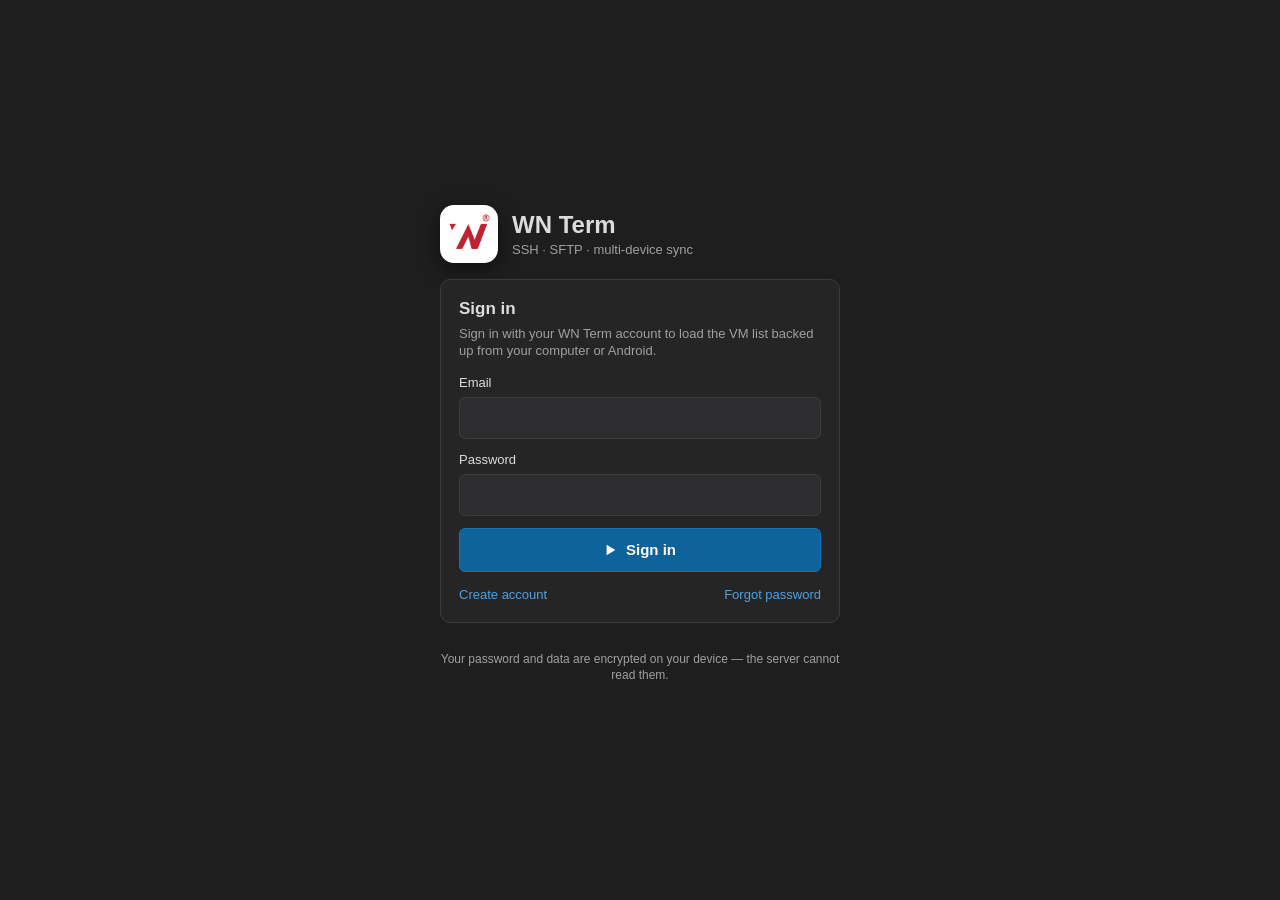
==== web/pwa/index.html @ dcf583bf "WN Term 2.3: Avalonia đa nền tảng, web iPhone (PWA), tài khoản + đồng bộ, Snippets - Tách Core (net1" ====
<!doctype html>
<html lang="vi" data-theme="dark">
<head>
  <meta charset="utf-8">
  <title>WN Term</title>
  <meta name="viewport" content="width=device-width, initial-scale=1, maximum-scale=1, viewport-fit=cover, interactive-widget=resizes-content">
  <meta name="theme-color" content="#252526">
  <meta name="description" data-i18n-content content="WN Term — SSH & SFTP ngay trên trình duyệt, đồng bộ danh sách VM với app máy tính và Android.">
  <meta name="apple-mobile-web-app-capable" content="yes">
  <meta name="mobile-web-app-capable" content="yes">
  <meta name="apple-mobile-web-app-status-bar-style" content="black-translucent">
  <meta name="apple-mobile-web-app-title" content="WN Term">
  <meta name="format-detection" content="telephone=no">
  <link rel="manifest" href="manifest.webmanifest">
  <link rel="icon" href="icons/icon-192.png">
  <link rel="apple-touch-icon" href="icons/apple-touch-icon.png">
  <link rel="stylesheet" href="lib/xterm.css">
  <link rel="stylesheet" href="app.css">
</head>
<body>
  <!-- Dải màu cố định sau thanh trạng thái của iPhone (giờ, pin…) để chữ luôn đọc được, không bị lớp mờ của hệ thống làm lem logo -->
  <div class="statusfill"></div>

  <!-- ===== Đăng nhập ===== -->
  <section id="login" class="screen" hidden>
    <div class="login-wrap">
      <div class="login-brand">
        <div class="brand-logo"><img src="icons/logo-n.png" alt=""></div>
        <div><div class="brand-title">WN Term</div><div class="brand-sub" data-i18n>SSH · SFTP · đồng bộ đa thiết bị</div></div>
      </div>
      <div class="card">
        <div class="card-title" data-i18n>Đăng nhập</div>
        <p class="muted" data-i18n>Dùng tài khoản WN Term để lấy danh sách VM đã backup từ máy tính hoặc Android.</p>
        <form id="loginForm" autocomplete="on">
          <label class="field"><span>Email</span><input id="email" type="email" autocomplete="username" autocapitalize="off" required></label>
          <label class="field"><span data-i18n>Mật khẩu</span><input id="password" type="password" autocomplete="current-password" required></label>
          <button type="submit" class="btn primary block" id="loginBtn"><span data-ico="play" class="fill"></span><span data-i18n>Đăng nhập</span></button>
          <p id="loginErr" class="error" hidden></p>
        </form>
        <div class="login-links"><a href="/dang-ky" target="_blank" rel="noopener" data-i18n>Tạo tài khoản</a><a href="/khoi-phuc" target="_blank" rel="noopener" data-i18n>Quên mật khẩu</a></div>
      </div>
      <p class="muted small center" data-i18n>Mật khẩu và dữ liệu được mã hóa ngay trên máy bạn — máy chủ không đọc được.</p>
      <div id="installTip" class="tip" hidden><span data-ico="upload"></span><div data-i18n="html">Trên iPhone: bấm <b>Chia sẻ</b> rồi chọn <b>Thêm vào MH chính</b> để dùng như một app.</div></div>
    </div>
  </section>

  <!-- ===== App ===== -->
  <div id="app" class="screen" hidden>
    <!-- Thanh công cụ (giống app Android) -->
    <header class="toolbar">
      <button class="tb primary" id="tbAdd" title="Thêm VM" data-i18n-title><span data-ico="plus"></span></button>
      <button class="tb" id="tbQuick" title="Kết nối nhanh (thử VM, không lưu)" data-i18n-title><span data-ico="play" class="fill"></span></button>
      <button class="tb" id="tbExport" title="Export danh sách VM" data-i18n-title><span data-ico="export"></span></button>
      <button class="tb" id="tbImport" title="Import danh sách VM" data-i18n-title><span data-ico="import"></span></button>
      <button class="tb" id="tbCloud" title="Cloud — backup & khôi phục" data-i18n-title><span data-ico="cloud"></span><i class="badge" id="cloudBadge" hidden></i></button>
      <button class="tb" id="tbSnip" title="Snippet — lệnh lưu sẵn" data-i18n-title><span data-ico="snippet"></span></button>
      <button class="tb" id="tbSearch" title="Tìm nhanh" data-i18n-title><span data-ico="search"></span></button>
      <button class="tb" id="tbSettings" title="Cài đặt" data-i18n-title><span data-ico="settings"></span></button>
      <div class="tb-spacer"></div>
      <div class="tb-logo" title="WebNow - WN Term"><img src="icons/logo-n.png" alt=""></div>
    </header>

    <main class="views">
      <!-- Sessions -->
      <section id="vSessions" class="view">
        <div class="search-row"><div class="search-box"><span data-ico="search"></span><input id="search" type="search" data-i18n-ph placeholder="Tìm VM (tên, host, user, #tag)" autocomplete="off" autocapitalize="off"></div></div>
        <div class="chips-row"><div id="chips" class="chips"></div><button class="chip" id="chipGroup" data-i18n>Nhóm</button></div>
        <div id="vmList" class="vm-list"></div>
        <div id="emptyState" class="empty" hidden>
          <div class="empty-title" data-i18n>Chưa có VM nào</div>
          <div class="muted small" data-i18n="html">Bấm <b>＋</b> để thêm VM, <b>Import</b> để nhập từ file,<br>hoặc <b>Cloud</b> để lấy lại danh sách đã backup.</div>
        </div>
        <div class="summary" id="summary"></div>
      </section>

      <!-- Terminal -->
      <section id="vTerminal" class="view" hidden>
        <div class="tabstrip"><div id="tabs" class="tabs"></div><button class="tab-add" id="tabAdd" title="Mở thêm" data-i18n-title><span data-ico="plus"></span></button></div>
        <div id="termHost" class="term-host"><div id="noTab" class="no-tab muted" data-i18n="html">Chọn một VM ở mục <b>Sessions</b> để kết nối terminal.</div></div>
        <div id="monitor" class="monitor" hidden>
          <div class="mon-item"><img id="monOs" class="mon-os" alt=""><span id="monHost" class="mon-host"></span></div>
          <div class="mon-item"><span data-ico="cpu" class="mi" style="color:#FFA726"></span><span id="monCpu">0%</span><svg class="spark cpu" viewBox="0 0 40 14" preserveAspectRatio="none"><polyline id="monCpuLine" points=""/></svg></div>
          <div class="mon-item"><span data-ico="ram" class="mi" style="color:#42A5F5"></span><span id="monRam">–</span><svg class="spark ram" viewBox="0 0 40 14" preserveAspectRatio="none"><polyline id="monRamLine" points=""/></svg></div>
          <div class="mon-item"><span data-ico="up" class="mi" style="color:#00E676"></span><span id="monUp">0 Kb/s</span></div>
          <div class="mon-item"><span data-ico="down" class="mi" style="color:#29B6F6"></span><span id="monDown">0 Kb/s</span></div>
          <div class="mon-item"><span data-ico="clock" class="mi" style="color:#AB47BC"></span><span id="monUptime">–</span></div>
          <div class="mon-item"><span data-ico="user" class="mi" style="color:#FFCA28"></span><span id="monUser">–</span></div>
          <div class="mon-item last"><span data-ico="disk" class="mi" style="color:#26A69A"></span><span id="monDisk">/: –</span></div>
        </div>
        <div class="keybar" id="keybar">
          <button data-k="snip" class="key key-snip" title="Snippet — lệnh lưu sẵn" data-i18n-title><span data-ico="snippet"></span><span data-i18n>Snippet</span></button><button data-k="ctrl" class="key toggle">Ctrl</button><button data-k="alt" class="key toggle">Alt</button><button data-k="enter" class="key">Enter</button><button data-k="esc" class="key">Esc</button><button data-k="tab" class="key">Tab</button>
          <button data-k="up" class="key">↑</button><button data-k="down" class="key">↓</button><button data-k="left" class="key">←</button><button data-k="right" class="key">→</button>
          <button data-k="|" class="key">|</button><button data-k="/" class="key">/</button><button data-k="-" class="key">-</button><button data-k="~" class="key">~</button>
          <button data-k="home" class="key">Home</button><button data-k="end" class="key">End</button><button data-k="pgup" class="key">PgUp</button><button data-k="pgdn" class="key">PgDn</button>
          <button data-k="^c" class="key">^C</button><button data-k="^d" class="key">^D</button>
          <button data-k="copy" class="key" data-i18n>Chép</button><button data-k="paste" class="key" data-i18n>Dán</button><button data-k="kbd" class="key">⌨</button>
        </div>
      </section>

      <!-- SFTP -->
      <section id="vSftp" class="view" hidden>
        <div class="sftp-tools">
          <button class="sb" id="sftpUp" title="Lên thư mục cha" data-i18n-title><span data-ico="up"></span><span data-i18n>Lên</span></button>
          <button class="sb" id="sftpRefresh" title="Làm mới" data-i18n-title><span data-ico="refresh"></span></button>
          <button class="sb" id="sftpHome" title="Thư mục nhà" data-i18n-title><span data-ico="home"></span></button>
          <button class="sb" id="sftpUpload" title="Upload" data-i18n-title><span data-ico="upload"></span></button>
          <button class="sb" id="sftpNewDir" title="Thư mục mới" data-i18n-title><span data-ico="newfolder"></span></button>
          <button class="sb" id="sftpSelect" title="Chọn nhiều" data-i18n-title><span data-ico="check"></span></button>
          <button class="sb" id="sftpHidden" title="Hiện/ẩn file ẩn" data-i18n-title><span data-ico="eye"></span></button>
        </div>
        <div class="sftp-path"><input id="sftpPath" spellcheck="false" autocapitalize="off" autocomplete="off"></div>
        <div class="sftp-head"><span data-i18n>Tên</span><span data-i18n>Kích thước</span><span data-i18n>Quyền</span><span></span></div>
        <div id="sftpList" class="sftp-list"></div>
        <div id="sftpEmpty" class="no-tab muted" hidden>Chưa có VM nào được kết nối.</div>
        <div id="selBar" class="selbar" hidden>
          <span id="selCount">0 đã chọn</span>
          <button class="sb" id="selAll" data-i18n>Tất cả</button>
          <button class="sb" id="selDownload"><span data-ico="download"></span><span data-i18n>Tải</span></button>
          <button class="sb" id="selChmod">chmod</button>
          <button class="sb danger" id="selDelete"><span data-ico="trash"></span></button>
        </div>
        <input type="file" id="sftpFile" multiple hidden>
      </section>
    </main>

    <div id="xfer" class="xfer" hidden><span id="xferText"></span><div class="bar"><i id="xferBar"></i></div><button id="xferCancel" class="sb" data-i18n>Hủy</button></div>
    <div class="statusbar" id="status">Sẵn sàng</div>
    <nav class="bottomnav">
      <button data-view="vSessions" class="active">Sessions</button>
      <button data-view="vTerminal">Terminal</button>
      <button data-view="vSftp">SFTP</button>
    </nav>
  </div>

  <input type="file" id="importFile" hidden>

  <!-- ===== Hộp thoại dùng chung ===== -->
  <div id="modal" class="modal" hidden>
    <div class="modal-card" id="modalCard">
      <div class="modal-head"><h3 id="modalTitle"></h3><button class="icon-btn" id="modalX" title="Đóng" data-i18n-title><span data-ico="close"></span></button></div>
      <div id="modalBody"></div>
      <p id="modalErr" class="error" hidden></p>
      <p id="modalInfo" class="info" hidden></p>
      <div id="modalButtons" class="modal-buttons"></div>
    </div>
  </div>
  <div id="toast" class="toast" hidden></div>

  <!-- Lỗi lúc khởi động (vd. file cũ còn trong bộ nhớ đệm) → hiện thông báo + nút tải lại thay vì màn hình trắng -->
  <div id="fatal" style="display:none;position:fixed;inset:0;z-index:99;background:#1E1E1E;color:#DCDCDC;padding:calc(env(safe-area-inset-top,0px) + 40px) 24px 24px;font:15px -apple-system,sans-serif;text-align:center">
    <div style="font-size:18px;font-weight:600;margin-bottom:10px" data-i18n>WN Term chưa khởi động được</div>
    <div id="fatalMsg" style="color:#A0A0A0;font-size:13px;margin-bottom:20px;word-break:break-word"></div>
    <button id="fatalBtn" style="background:#0E639C;color:#fff;border:1px solid #1177BB;border-radius:6px;padding:12px 20px;font-weight:600;font-size:15px" data-i18n>Tải lại bản mới</button>
  </div>
  <script>
    (function () {
      function fatal(msg) {
        var f = document.getElementById('fatal'); if (!f || f.style.display === 'block') return;
        if (document.getElementById('login') && (!document.getElementById('login').hidden || !document.getElementById('app').hidden)) return; // app đã chạy được
        document.getElementById('fatalMsg').textContent = msg || '';
        f.style.display = 'block';
      }
      window.addEventListener('error', function (e) { fatal(e.message); });
      setTimeout(function () { fatal(window.WNi18n ? WNi18n.t('Hết thời gian chờ tải giao diện.') : 'Hết thời gian chờ tải giao diện.'); }, 12000);
      document.getElementById('fatalBtn').onclick = async function () {
        try { if (navigator.serviceWorker) { var regs = await navigator.serviceWorker.getRegistrations(); for (var r of regs) await r.unregister(); } } catch (e) {}
        try { if (window.caches) { var keys = await caches.keys(); for (var k of keys) await caches.delete(k); } } catch (e) {}
        location.replace(location.pathname + '?r=' + Date.now());
      };
    })();
  </script>
  <script src="i18n.js"></script>
  <script src="wn-crypto.js"></script>
  <script src="vault.js"></script>
  <script src="wnfile.js"></script>
  <script src="lib/xterm.js"></script>
  <script src="lib/addon-fit.js"></script>
  <script src="lib/addon-unicode11.js"></script>
  <script src="wasm_exec.js"></script>
  <script src="ui.js"></script>
  <script src="app.js"></script>
</body>
</html>
---- web/pwa/app.css ----
/* WN Term PWA — cùng hệ màu/kiểu với app Avalonia (theme Dark tông VS Code; Light theo Theme.axaml). */
@font-face { font-family: 'JetBrains Mono'; src: url('fonts/JetBrainsMono-Regular.woff2') format('woff2'); font-weight: 400; font-display: swap; }
@font-face { font-family: 'JetBrains Mono'; src: url('fonts/JetBrainsMono-Bold.woff2') format('woff2'); font-weight: 700; font-display: swap; }

:root {
  --window: #1E1E1E; --toolbar: #252526; --sidebar: #252526; --border: #3C3C3C; --fg: #DCDCDC; --muted: #A0A0A0;
  --input: #2D2D30; --btn: #2D3139; --btn-hover: #3A3F4B; --item-hover: #094771; --selected: #0E639C; --selected-fg: #fff;
  --primary: #0E639C; --primary-border: #1177BB; --primary-active: #0B4F7D; --link: #4BA3E3;
  --chip-on-bg: rgba(196, 32, 48, .20); --chip-on-border: rgba(196, 32, 48, .53); --danger: #F85149; --ok: #52C41A;
  --overlay: rgba(0, 0, 0, .63); --shadow: rgba(0, 0, 0, .5); --rowline: #2A2A2A; --folder: #E8B04B; --filec: #8C9DB0;
  --vvt: 0px; --vvh: 100%;
  --safe-top: env(safe-area-inset-top, 0px); --safe-bottom: env(safe-area-inset-bottom, 0px);
}
:root[data-theme="light"] {
  --window: #FFFFFF; --toolbar: #F8F9FA; --sidebar: #FAFAFA; --border: #D0D5DD; --fg: #101828; --muted: #667085;
  --input: #FFFFFF; --btn: #F2F4F7; --btn-hover: #E4E7EC; --item-hover: #EBF3FF; --selected: #D1E9FF; --selected-fg: #101828;
  --primary: #1570EF; --primary-border: #1570EF; --primary-active: #1849A9; --link: #175CD3;
  --danger: #D92D20; --overlay: rgba(0, 0, 0, .5); --shadow: rgba(16, 24, 40, .25); --rowline: #EAECF0; --folder: #C98A12; --filec: #667085;
}
* { box-sizing: border-box; -webkit-tap-highlight-color: transparent; }
html, body { margin: 0; height: 100%; background: var(--window); color: var(--fg); overscroll-behavior: none; }
body { font: 14px/1.35 -apple-system, BlinkMacSystemFont, "Segoe UI", Roboto, "Helvetica Neue", sans-serif; -webkit-font-smoothing: antialiased; -webkit-text-size-adjust: 100%; }
button, input, textarea, select { font: inherit; color: inherit; }
button { -webkit-appearance: none; appearance: none; }
a { color: var(--link); text-decoration: none; }
[hidden] { display: none !important; }
.muted { color: var(--muted); }
.small { font-size: 12px; }
.center { text-align: center; }
.error { color: var(--danger); margin: 8px 0 0; font-size: 13px; }
.info { color: var(--ok); margin: 8px 0 0; font-size: 13px; }
.mono { font-family: 'JetBrains Mono', Menlo, Consolas, monospace; }

/* Icon SVG (data-ico) */
[data-ico] { display: inline-flex; width: 16px; height: 16px; flex: none; }
[data-ico] svg { width: 100%; height: 100%; fill: none; stroke: currentColor; stroke-width: 1.6; stroke-linecap: round; stroke-linejoin: round; }
[data-ico].fill svg { fill: currentColor; stroke: none; }

/* Dải màu sau thanh trạng thái iPhone (chỉ có khi app chạy toàn màn hình). Luôn tối để giờ/pin đọc được ở cả hai chủ đề. */
.statusfill { position: fixed; top: 0; left: 0; right: 0; height: var(--safe-top); background: #252526; z-index: 40; pointer-events: none; }

/* Khung chính: bám sát mép dưới màn hình; khi bàn phím ảo mở thì nâng lên đúng bằng chiều cao bàn phím (--kb). */
.screen { position: fixed; top: 0; left: 0; right: 0; bottom: 0; display: flex; flex-direction: column; }
html.kb-open { --safe-bottom: 0px; }
html.kb-open .screen { bottom: auto; top: var(--vvt); height: var(--vvh); }
html.kb-open .modal { bottom: auto; top: var(--vvt); height: var(--vvh); }

/* Nút chung */
.btn { display: inline-flex; align-items: center; justify-content: center; gap: 8px; background: var(--btn); border: 1px solid var(--border); border-radius: 6px; padding: 8px 14px; font-weight: 600; cursor: pointer; min-height: 38px; }
.btn:active { background: var(--selected); color: var(--selected-fg); }
.btn:disabled { opacity: .5; }
.btn.primary { background: var(--primary); border-color: var(--primary-border); color: #fff; }
.btn.primary:active { background: var(--primary-active); }
.btn.danger { background: transparent; border-color: var(--danger); color: var(--danger); }
.btn.danger-solid { background: var(--danger); border-color: var(--danger); color: #fff; }
.btn.block { width: 100%; padding: 11px; font-size: 15px; }
.btn [data-ico] { width: 14px; height: 14px; }
input, textarea, select { background: var(--input); border: 1px solid var(--border); border-radius: 6px; padding: 9px 11px; width: 100%; outline: none; font-size: 16px; /* ≥16px để iOS không tự phóng to khi gõ */ }
input:focus, textarea:focus, select:focus { border-color: var(--primary-border); }
textarea { resize: none; }
input[type=checkbox], input[type=radio] { width: 20px; height: 20px; padding: 0; flex: none; accent-color: var(--primary); }

/* ===== Đăng nhập ===== */
#login { overflow: auto; padding: calc(var(--safe-top) + 24px) 18px calc(var(--safe-bottom) + 24px); }
.login-wrap { width: 100%; max-width: 400px; margin: auto; display: flex; flex-direction: column; gap: 16px; }
.login-brand { display: flex; align-items: center; gap: 14px; }
.brand-logo { width: 58px; height: 58px; border-radius: 14px; background: #fff; display: flex; align-items: center; justify-content: center; box-shadow: 0 6px 20px var(--shadow); }
.brand-logo img { width: 42px; height: 42px; }
.brand-title { font-size: 24px; font-weight: 700; }
.brand-sub { color: var(--muted); font-size: 13px; }
.card { background: var(--toolbar); border: 1px solid var(--border); border-radius: 10px; padding: 18px; }
.card-title { font-size: 17px; font-weight: 600; margin-bottom: 4px; }
.card p { margin: 0 0 14px; font-size: 13px; }
#loginForm { display: flex; flex-direction: column; gap: 12px; }
.field { display: flex; flex-direction: column; gap: 6px; margin: 8px 0; }
#loginForm .field { margin: 0; }
.field > span { font-size: 13px; }
.hint { color: var(--muted); font-size: 12px; }
.login-links { display: flex; justify-content: space-between; margin-top: 14px; font-size: 13px; }
.tip { display: flex; gap: 10px; align-items: flex-start; padding: 12px; border-radius: 8px; background: #0A192F; border: 1px solid #1565C0; font-size: 13px; color: #DCDCDC; }
.tip [data-ico] { color: #42A5F5; margin-top: 1px; }

/* ===== Thanh công cụ ===== */
.toolbar { display: flex; align-items: center; gap: 5px; padding: calc(var(--safe-top) + 8px) 8px 8px; background: var(--toolbar); border-bottom: 1px solid var(--border); }
.tb { position: relative; width: 38px; height: 36px; flex: none; display: flex; align-items: center; justify-content: center; background: var(--btn); border: 1px solid var(--border); border-radius: 6px; padding: 0; cursor: pointer; }
.tb [data-ico] { width: 17px; height: 17px; }
.tb:active { background: var(--selected); color: var(--selected-fg); }
.tb.primary { background: var(--primary); border-color: var(--primary-border); color: #fff; }
.tb.primary [data-ico] { width: 14px; height: 14px; }
.tb .badge { position: absolute; top: 3px; right: 3px; width: 9px; height: 9px; border-radius: 50%; background: #F79009; box-shadow: 0 0 0 2px var(--toolbar); }
.tb .badge.err { background: var(--danger); }
.tb-spacer { flex: 1; min-width: 2px; }
.tb-logo { width: 38px; height: 38px; flex: none; border-radius: 8px; background: #fff; display: flex; align-items: center; justify-content: center; border: 1px solid var(--border); }
.tb-logo img { width: 28px; height: 28px; }

/* ===== Vùng chính ===== */
.views { flex: 1; min-height: 0; position: relative; background: var(--sidebar); }
.view { position: absolute; inset: 0; display: flex; flex-direction: column; }

/* Sessions */
.search-row { padding: 8px 8px 6px; }
.search-box { display: flex; align-items: center; gap: 8px; background: var(--input); border: 1px solid var(--border); border-radius: 6px; padding: 0 10px; }
.search-box:focus-within { border-color: var(--primary-border); }
.search-box [data-ico] { color: var(--muted); width: 14px; height: 14px; }
.search-box input { border: none; background: transparent; padding: 9px 0; }
.chips-row { display: flex; align-items: flex-start; gap: 6px; padding: 0 8px 6px; }
.chips { flex: 1; display: flex; flex-wrap: wrap; gap: 4px; }
.chip { border: 1px solid var(--border); background: transparent; color: var(--muted); border-radius: 12px; padding: 2px 10px; font-size: 12px; line-height: 18px; cursor: pointer; }
.chip.on { background: var(--chip-on-bg); border-color: var(--chip-on-border); color: var(--fg); }
.vm-list { flex: 1; overflow-y: auto; padding: 0 8px 8px; -webkit-overflow-scrolling: touch; }
.group { display: flex; align-items: center; gap: 6px; padding: 7px 4px; margin-top: 4px; border-top: 1px solid var(--border); border-bottom: 1px solid var(--border); color: var(--muted); font-size: 12.5px; cursor: pointer; user-select: none; -webkit-user-select: none; -webkit-touch-callout: none; }
.group .gname { flex: 1; font-weight: 600; }
.group [data-ico] { width: 11px; height: 11px; transition: transform .15s; }
.group.collapsed [data-ico] { transform: rotate(-90deg); }
.vm { display: flex; align-items: center; gap: 12px; padding: 9px 8px; margin: 2px 0; border-radius: 6px; cursor: pointer; user-select: none; -webkit-user-select: none; -webkit-touch-callout: none; }
.vm:active, .vm.sel { background: var(--selected); color: var(--selected-fg); }
.vm:active .vm-sub, .vm.sel .vm-sub { color: inherit; opacity: .8; }
.vm-ico { position: relative; width: 22px; height: 22px; color: #8C8C8C; flex: none; }
.vm-ico [data-ico] { width: 22px; height: 22px; }
.vm-ico .dot { position: absolute; right: -2px; bottom: 0; width: 8px; height: 8px; border-radius: 50%; background: #666; box-shadow: 0 0 0 2px var(--sidebar); }
.vm.live .vm-ico { color: var(--ok); }
.vm.live .vm-ico .dot { background: var(--ok); }
.vm-ico .dot.up { background: var(--ok); }
.vm-sub .lat { color: var(--ok); }
.vm-sub .lat.slow { color: #E8B04B; }
.vm:active .vm-sub .lat, .vm.sel .vm-sub .lat { color: inherit; }
.vm-main { flex: 1; min-width: 0; }
.vm-name { font-weight: 700; font-size: 15px; overflow: hidden; text-overflow: ellipsis; white-space: nowrap; }
.vm-name .pin { color: #E8B04B; margin-right: 4px; font-size: 12px; }
.vm-sub { font-size: 12.5px; color: var(--muted); overflow: hidden; text-overflow: ellipsis; white-space: nowrap; }
.vm-right { font-size: 12px; color: var(--muted); white-space: nowrap; }
.vm.live .vm-right { color: var(--ok); }
.empty { flex: 1; display: flex; flex-direction: column; align-items: center; justify-content: center; text-align: center; padding: 20px; gap: 6px; }
.empty-title { font-weight: 600; }
.summary { display: flex; align-items: center; gap: 8px; margin: 0 8px 8px; padding: 6px 10px; border-radius: 6px; background: var(--toolbar); color: var(--muted); font-size: 12px; }
.summary .grow { flex: 1; }
.summary button { border: 1px solid var(--border); background: var(--btn); border-radius: 5px; padding: 2px 8px; font-size: 12px; color: var(--fg); }
.summary button [data-ico] { width: 12px; height: 12px; vertical-align: -2px; }
#sumProbe.busy [data-ico] { animation: spin .8s linear infinite; }
@keyframes spin { to { transform: rotate(360deg); } }

/* Terminal (luôn tối, giống app) */
#vTerminal { background: #1E1E1E; color: #DCDCDC; }
.tabstrip { display: flex; align-items: flex-end; background: #2B2D30; padding: 6px 4px 0; border-bottom: 1px solid #1E1E1E; }
.tabs { flex: 1; display: flex; gap: 2px; overflow-x: auto; scrollbar-width: none; }
.tabs::-webkit-scrollbar { display: none; }
.tab { flex: none; display: flex; align-items: center; gap: 8px; height: 38px; padding: 0 6px 0 12px; border-radius: 6px 6px 0 0; background: #2D2D30; color: #AAA; font-weight: 600; max-width: 220px; cursor: pointer; user-select: none; -webkit-user-select: none; -webkit-touch-callout: none; }
.tab.active { background: #1E1E1E; color: #fff; }
.tab .tdot { width: 9px; height: 9px; border-radius: 50%; background: #8C8C8C; flex: none; }
.tab .tdot.connecting { background: #FAAD14; }
.tab .tdot.connected { background: var(--ok); }
.tab .tname { overflow: hidden; text-overflow: ellipsis; white-space: nowrap; }
.tab .tclose { border: none; background: transparent; color: #8B949E; padding: 4px; border-radius: 3px; display: flex; }
.tab .tclose [data-ico] { width: 12px; height: 12px; }
.tab-add { flex: none; width: 36px; height: 34px; margin: 0 2px 2px; border: none; background: transparent; color: #C9D1D9; display: flex; align-items: center; justify-content: center; border-radius: 4px; }
.term-host { flex: 1; position: relative; min-height: 0; background: #1E1E1E; touch-action: pan-y; }
.term-pane { position: absolute; inset: 0; }
.term-pane .xterm { height: 100%; padding: 6px 2px 2px 8px; }   /* padding đặt trên .xterm để FitAddon trừ đúng, chữ không bị cắt mép */
.no-tab { position: absolute; inset: 0; display: flex; align-items: center; justify-content: center; text-align: center; padding: 24px; font-style: italic; }
.monitor { display: flex; align-items: center; height: 30px; flex: none; background: #16181A; border-top: 1px solid #2D3139; overflow-x: auto; scrollbar-width: none; white-space: nowrap; padding: 0 4px; font-size: 12px; color: #CFD8DC; }
.monitor::-webkit-scrollbar { display: none; }
.mon-item { display: flex; align-items: center; gap: 5px; padding: 0 9px; border-right: 1px solid #2D3139; height: 18px; }
.mon-item.last { border-right: none; }
.mon-os { width: 15px; height: 15px; }
.mon-host { color: #4BA3E3; font-weight: 600; }
.mi { width: 14px !important; height: 14px !important; }
.spark { width: 40px; height: 14px; border-radius: 2px; }
.spark polyline { fill: none; stroke-width: 1.5; vector-effect: non-scaling-stroke; }
.spark.cpu { background: #0A1F0A; border: 1px solid #1B5E20; }
.spark.cpu polyline { stroke: #00E676; }
.spark.ram { background: #0A192F; border: 1px solid #1565C0; }
.spark.ram polyline { stroke: #42A5F5; }
.keybar { display: flex; gap: 4px; padding: 5px 4px; flex: none; overflow-x: auto; background: #252526; border-top: 1px solid #3C3C3C; scrollbar-width: none; }
.keybar::-webkit-scrollbar { display: none; }
.key { flex: none; min-width: 48px; height: 36px; padding: 0 10px; background: #2D3139; color: #E6EDF3; border: 1px solid #3C3F41; border-radius: 6px; font-size: 13px; }
.key:active { background: #0E639C; }
.key.on { background: #0E639C; border-color: #1177BB; }

/* SFTP */
.sb { display: inline-flex; align-items: center; gap: 6px; height: 34px; padding: 0 10px; flex: none; background: var(--btn); border: 1px solid var(--border); border-radius: 6px; font-weight: 600; font-size: 13px; }
.sb [data-ico] { width: 15px; height: 15px; }
.sb:active, .sb.on { background: var(--selected); color: var(--selected-fg); }
.sb.danger { color: var(--danger); }
.sftp-tools { display: flex; gap: 4px; padding: 6px; background: var(--toolbar); border-bottom: 1px solid var(--border); overflow-x: auto; scrollbar-width: none; }
.sftp-path { padding: 6px; background: var(--toolbar); border-bottom: 1px solid var(--border); }
.sftp-path input { font-family: 'JetBrains Mono', Menlo, monospace; font-size: 16px; padding: 7px 9px; }
.sftp-head, .f { display: grid; grid-template-columns: 1fr 74px 86px 28px; align-items: center; gap: 6px; }
.sftp-head { padding: 6px 10px; font-size: 12px; color: var(--muted); border-bottom: 1px solid var(--border); background: var(--sidebar); }
.sftp-head span:nth-child(2), .f .fs { text-align: right; }
.sftp-list { flex: 1; overflow-y: auto; -webkit-overflow-scrolling: touch; }
.f { padding: 8px 10px; border-bottom: 1px solid var(--rowline); cursor: pointer; font-size: 13.5px; user-select: none; -webkit-user-select: none; -webkit-touch-callout: none; }
.f:active { background: var(--item-hover); }
.f.sel { background: var(--selected); color: var(--selected-fg); }
.f .fn { display: flex; align-items: center; gap: 8px; min-width: 0; }
.f .fn > span:last-child { overflow: hidden; text-overflow: ellipsis; white-space: nowrap; }
.f .fn [data-ico] { width: 17px; height: 17px; }
.f .fn .dir { color: var(--folder); }
.f .fn .file { color: var(--filec); }
.f .fn .chk { width: 18px; height: 18px; border: 1.5px solid var(--muted); border-radius: 4px; display: none; align-items: center; justify-content: center; }
.sel-mode .f .fn .chk { display: inline-flex; }
.f.sel .fn .chk { background: var(--primary); border-color: var(--primary); color: #fff; }
.f.sel .fn .chk svg { stroke-width: 2.2; }
.f .fs { font-size: 12px; color: var(--muted); }
.f .fp { font-size: 11.5px; color: var(--muted); font-family: 'JetBrains Mono', Menlo, monospace; overflow: hidden; }
.f.sel .fs, .f.sel .fp { color: inherit; opacity: .85; }
.f .fm { border: none; background: transparent; color: var(--muted); padding: 4px; display: flex; }
.selbar { display: flex; align-items: center; gap: 6px; padding: 6px; background: var(--toolbar); border-top: 1px solid var(--border); }
.selbar span:first-child { flex: 1; font-size: 13px; }

/* Thanh tiến trình truyền file + trạng thái + điều hướng dưới (giống app Android) */
.xfer { display: flex; align-items: center; gap: 8px; padding: 6px 10px; background: var(--toolbar); border-top: 1px solid var(--border); font-size: 12.5px; }
.xfer #xferText { flex: 0 1 45%; overflow: hidden; text-overflow: ellipsis; white-space: nowrap; }
.xfer .bar { flex: 1; height: 6px; background: var(--btn); border-radius: 3px; overflow: hidden; }
.xfer .bar i { display: block; height: 100%; width: 0; background: var(--primary-border); transition: width .15s; }
.statusbar { padding: 5px 12px; flex: none; background: var(--window); border-top: 1px solid var(--border); color: var(--muted); font-size: 12.5px; white-space: nowrap; overflow: hidden; text-overflow: ellipsis; }
.bottomnav { display: flex; flex: none; background: var(--toolbar); border-top: 1px solid var(--border); padding-bottom: var(--safe-bottom); }
.bottomnav button { flex: 1; border: none; background: transparent; color: var(--muted); padding: 13px 0; font-size: 15px; }
.bottomnav button.active { color: var(--primary-border); font-weight: 600; }

/* Hộp thoại */
.modal { position: fixed; inset: 0; background: var(--overlay); display: flex; align-items: center; justify-content: center; padding: calc(var(--safe-top) + 10px) 12px 12px; z-index: 50; }
.modal-card { width: 100%; max-width: 460px; background: var(--toolbar); border: 1px solid var(--border); border-radius: 10px; padding: 16px 18px 18px; max-height: 100%; overflow: auto; -webkit-overflow-scrolling: touch; box-shadow: 0 12px 40px var(--shadow); }
.modal-card.wide { max-width: 640px; }
.modal-head { display: flex; align-items: flex-start; gap: 8px; margin-bottom: 10px; }
.modal-head h3 { flex: 1; margin: 2px 0 0; font-size: 16px; font-weight: 600; word-break: break-word; }
.icon-btn { border: none; background: transparent; color: var(--fg); padding: 6px; border-radius: 5px; display: flex; }
.icon-btn [data-ico] { width: 14px; height: 14px; }
#modalBody p { margin: 0 0 8px; }
#modalBody ul { margin: 4px 0 8px; padding-left: 20px; }
.modal-card .fp { font-family: 'JetBrains Mono', Menlo, monospace; font-size: 12px; word-break: break-all; background: var(--window); border: 1px solid var(--border); padding: 8px; border-radius: 6px; margin: 6px 0 10px; }
.modal-card .check { display: flex; align-items: center; gap: 10px; margin: 8px 0; font-size: 14px; }
.pw-row { display: flex; align-items: center; gap: 4px; }
.pw-row input { flex: 1; }
.modal-buttons { display: flex; flex-wrap: wrap; justify-content: flex-end; gap: 8px; margin-top: 14px; }
.modal-buttons.stack { flex-direction: column; }
.modal-buttons.stack .btn { width: 100%; padding: 11px; }
.menu-list { display: flex; flex-direction: column; margin: -4px -6px 0; }
.menu-item { display: flex; align-items: center; gap: 12px; padding: 12px 8px; border: none; background: transparent; border-radius: 6px; text-align: left; font-size: 14.5px; }
.menu-item:active { background: var(--item-hover); }
.menu-item [data-ico] { color: var(--muted); }
.menu-item span:not([data-ico]) { flex: 1; }
.menu-item em { font-style: normal; font-size: 12px; color: var(--muted); }
.menu-item.danger { color: var(--danger); }
.menu-item.danger [data-ico] { color: var(--danger); }
.font-row { display: flex; align-items: center; gap: 10px; padding: 6px 2px; }
.font-row .grow { flex: 1; }
.font-row .btn { min-height: 34px; padding: 4px 12px; }
.tagpick { display: flex; flex-wrap: wrap; gap: 4px; margin: -2px 0 6px; }
.kv { display: grid; grid-template-columns: auto 1fr; gap: 4px 12px; font-size: 13px; margin: 6px 0 10px; }
.kv span:nth-child(odd) { color: var(--muted); }
.permgrid { display: grid; grid-template-columns: 1fr repeat(3, 56px); gap: 6px 0; align-items: center; margin: 8px 0; font-size: 13px; }
.permgrid .h { color: var(--muted); text-align: center; }
.permgrid input { margin: 0 auto; display: block; }
.editor { width: 100%; height: 55vh; font-family: 'JetBrains Mono', Menlo, monospace; font-size: 13px; line-height: 1.4; white-space: pre; overflow: auto; tab-size: 4; }
.toast { position: fixed; left: 50%; bottom: calc(var(--safe-bottom) + 110px); transform: translateX(-50%); background: var(--btn); border: 1px solid var(--border); padding: 9px 16px; border-radius: 20px; z-index: 60; max-width: 90vw; font-size: 13px; box-shadow: 0 6px 20px var(--shadow); }

/* Nút "Kết nối lại" hiện giữa terminal khi phiên đã đóng (iPhone khó bấm phím R) */
.reconnect { position: absolute; left: 0; right: 0; bottom: 18px; display: flex; justify-content: center; z-index: 3; pointer-events: none; }
.reconnect .btn { pointer-events: auto; box-shadow: 0 4px 16px rgba(0,0,0,.5); background: #0E639C; border-color: #1177BB; color: #fff; }
.login-links { display: flex; justify-content: space-between; margin-top: 14px; font-size: 13px; }


/* Snippet (lệnh lưu sẵn): hộp dạng bottom-sheet */
.key-snip { display: inline-flex; align-items: center; gap: 5px; }
.key-snip [data-ico] { width: 14px; height: 14px; }
.modal:has(.modal-card.sheet) { align-items: flex-end; padding-bottom: 0; }
.modal-card.sheet { max-width: 640px; border-radius: 14px 14px 0 0; max-height: 84%; padding-bottom: calc(var(--safe-bottom) + 14px); }
.snip-list { margin: 8px -4px 0; }
.snip { display: flex; align-items: center; gap: 2px; border-bottom: 1px solid var(--border); }
.snip-main { flex: 1; min-width: 0; display: flex; flex-direction: column; gap: 3px; text-align: left; background: transparent; border: none; color: inherit; padding: 9px 6px; border-radius: 6px; }
.snip-main:active { background: var(--item-hover); }
.snip-top { display: flex; align-items: center; gap: 8px; min-width: 0; }
.snip-name { font-weight: 600; font-size: 14.5px; overflow: hidden; text-overflow: ellipsis; white-space: nowrap; }
.snip-badge { flex: none; max-width: 45%; font-size: 11px; padding: 1px 8px; border-radius: 9px; background: var(--btn); border: 1px solid var(--border); color: var(--muted); overflow: hidden; text-overflow: ellipsis; white-space: nowrap; }
.snip-badge.vm { color: var(--primary-border); border-color: var(--primary-border); }
.snip-cmd { font-family: 'JetBrains Mono', Menlo, monospace; font-size: 12px; color: var(--muted); white-space: nowrap; overflow: hidden; text-overflow: ellipsis; }
.snip.nosend .snip-main { opacity: .6; }
.snip .icon-btn { color: var(--muted); padding: 10px 8px; }
.snip .icon-btn[data-a="del"] { color: var(--danger); }
.snip-empty { padding: 14px 4px; text-align: center; }
.snip-note { margin: 6px 0 0; }
@media (max-width: 420px) { .tb { width: 34px; } .toolbar { gap: 4px; padding-left: 6px; padding-right: 6px; } }
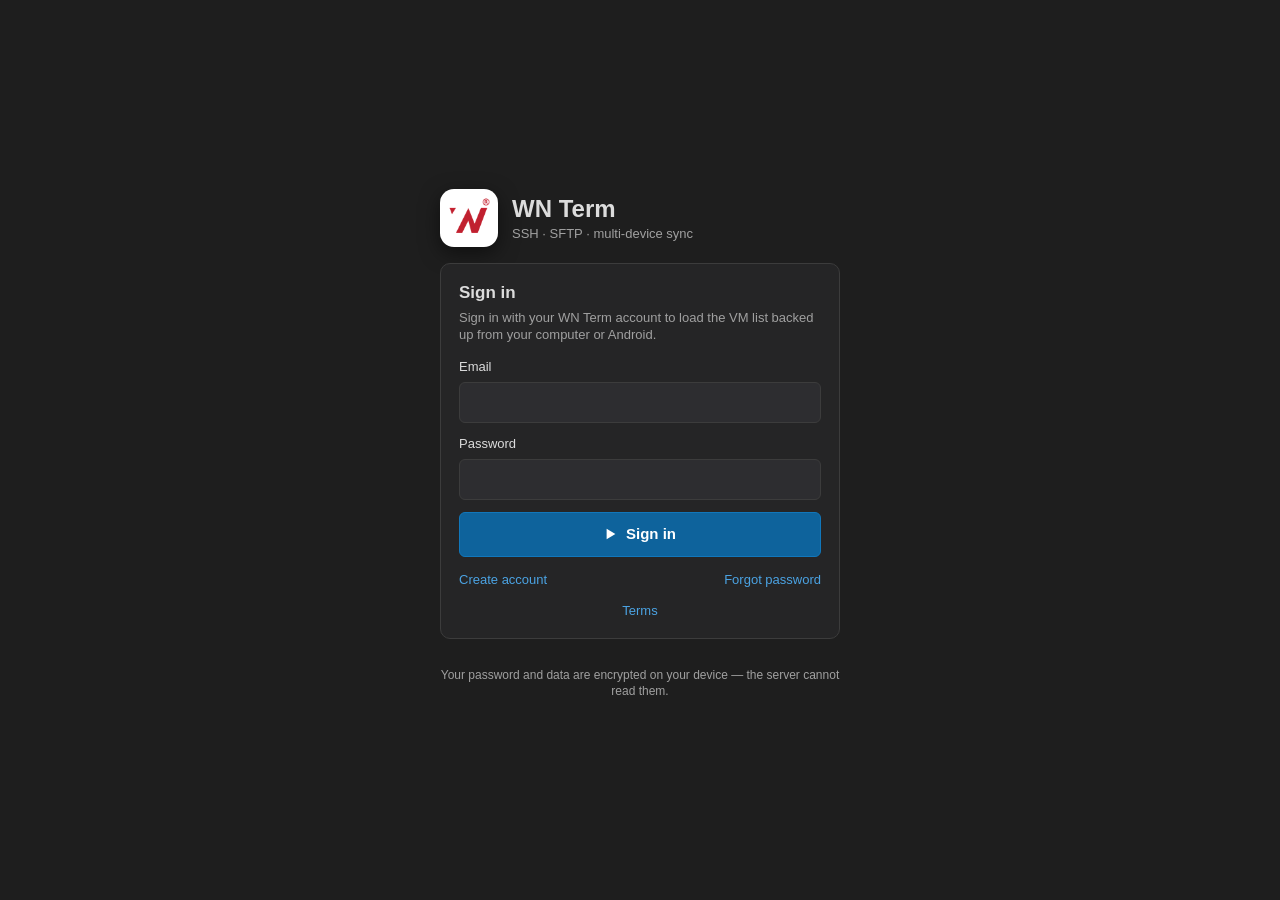
==== commit 8ec17e0c: "Chống lạm dụng relay, điều khoản sử dụng và trang quản trị - relay: giới hạn tốc độ theo IP/tài khoả" ====
--- a/web/pwa/index.html
+++ b/web/pwa/index.html
@@ -38,6 +38,7 @@
           <p id="loginErr" class="error" hidden></p>
         </form>
         <div class="login-links"><a href="/dang-ky" target="_blank" rel="noopener" data-i18n>Tạo tài khoản</a><a href="/khoi-phuc" target="_blank" rel="noopener" data-i18n>Quên mật khẩu</a></div>
+        <div class="login-links" style="justify-content:center"><a href="/dieu-khoan" target="_blank" rel="noopener" data-i18n>Điều khoản</a></div>
       </div>
       <p class="muted small center" data-i18n>Mật khẩu và dữ liệu được mã hóa ngay trên máy bạn — máy chủ không đọc được.</p>
       <div id="installTip" class="tip" hidden><span data-ico="upload"></span><div data-i18n="html">Trên iPhone: bấm <b>Chia sẻ</b> rồi chọn <b>Thêm vào MH chính</b> để dùng như một app.</div></div>
@@ -50,8 +51,8 @@
     <header class="toolbar">
       <button class="tb primary" id="tbAdd" title="Thêm VM" data-i18n-title><span data-ico="plus"></span></button>
       <button class="tb" id="tbQuick" title="Kết nối nhanh (thử VM, không lưu)" data-i18n-title><span data-ico="play" class="fill"></span></button>
-      <button class="tb" id="tbExport" title="Export danh sách VM" data-i18n-title><span data-ico="export"></span></button>
-      <button class="tb" id="tbImport" title="Import danh sách VM" data-i18n-title><span data-ico="import"></span></button>
+      <button class="tb" id="tbExport" hidden title="Export danh sách VM" data-i18n-title><span data-ico="export"></span></button>
+      <button class="tb" id="tbImport" hidden title="Import danh sách VM" data-i18n-title><span data-ico="import"></span></button>
       <button class="tb" id="tbCloud" title="Cloud — backup & khôi phục" data-i18n-title><span data-ico="cloud"></span><i class="badge" id="cloudBadge" hidden></i></button>
       <button class="tb" id="tbSnip" title="Snippet — lệnh lưu sẵn" data-i18n-title><span data-ico="snippet"></span></button>
       <button class="tb" id="tbSearch" title="Tìm nhanh" data-i18n-title><span data-ico="search"></span></button>
--- a/web/pwa/app.css
+++ b/web/pwa/app.css
@@ -280,3 +280,5 @@
 .snip-empty { padding: 14px 4px; text-align: center; }
 .snip-note { margin: 6px 0 0; }
 @media (max-width: 420px) { .tb { width: 34px; } .toolbar { gap: 4px; padding-left: 6px; padding-right: 6px; } }
+.btn-row { display: flex; gap: 8px; margin: 2px 0 6px; }
+.btn-row .btn { flex: 1 1 0; min-width: 0; white-space: nowrap; padding: 9px 6px; font-size: 13.5px; gap: 6px; }
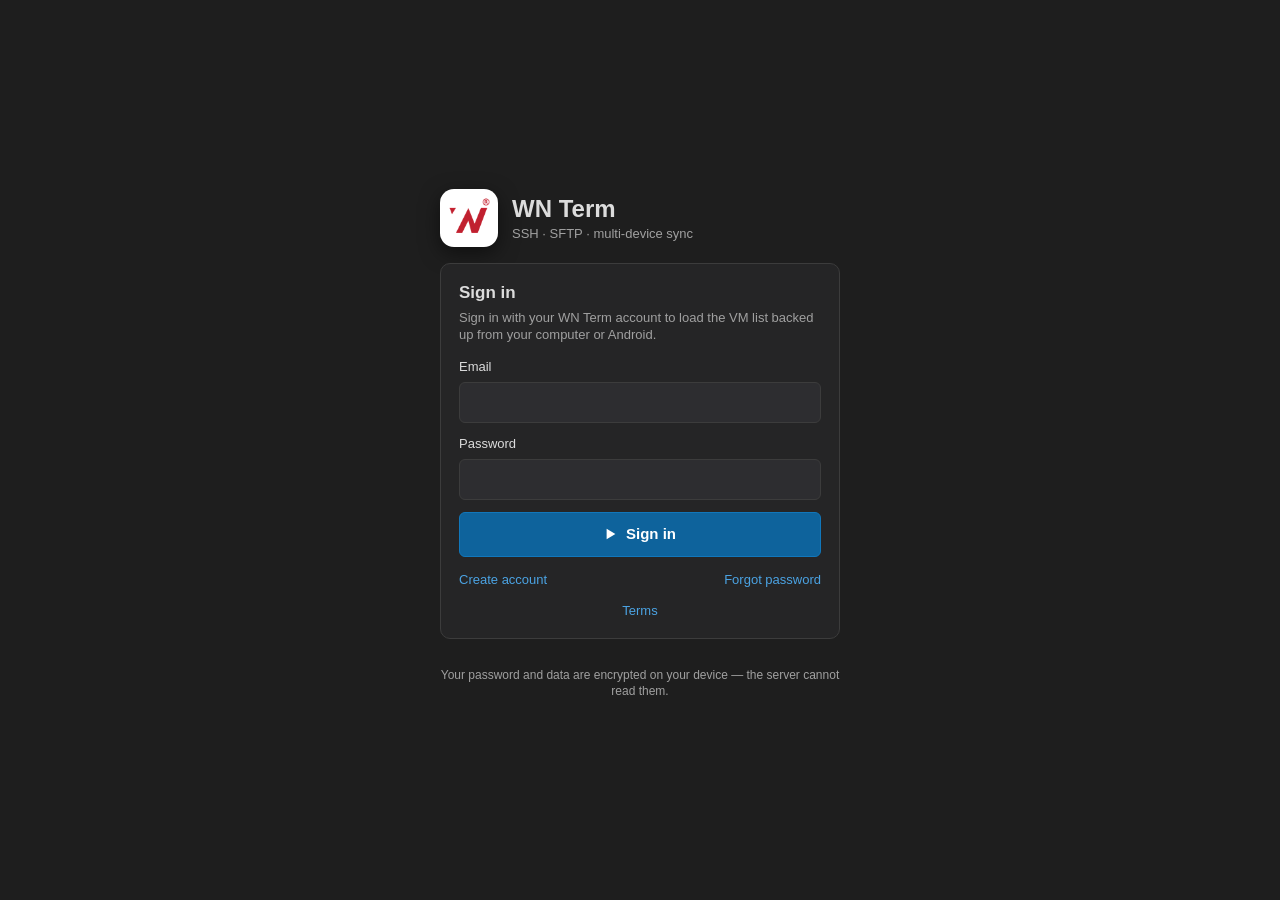
==== commit 148bf51e: "Form góp ý, báo bản mới + cập nhật trong app, root/IP mặc định, logo mở trang chủ Trang chủ / server" ====
--- a/web/pwa/index.html
+++ b/web/pwa/index.html
@@ -58,7 +58,7 @@
       <button class="tb" id="tbSearch" title="Tìm nhanh" data-i18n-title><span data-ico="search"></span></button>
       <button class="tb" id="tbSettings" title="Cài đặt" data-i18n-title><span data-ico="settings"></span></button>
       <div class="tb-spacer"></div>
-      <div class="tb-logo" title="WebNow - WN Term"><img src="icons/logo-n.png" alt=""></div>
+      <a class="tb-logo" href="/" target="_blank" rel="noopener" title="WebNow - WN Term"><img src="icons/logo-n.png" alt=""></a>
     </header>
 
     <main class="views">
